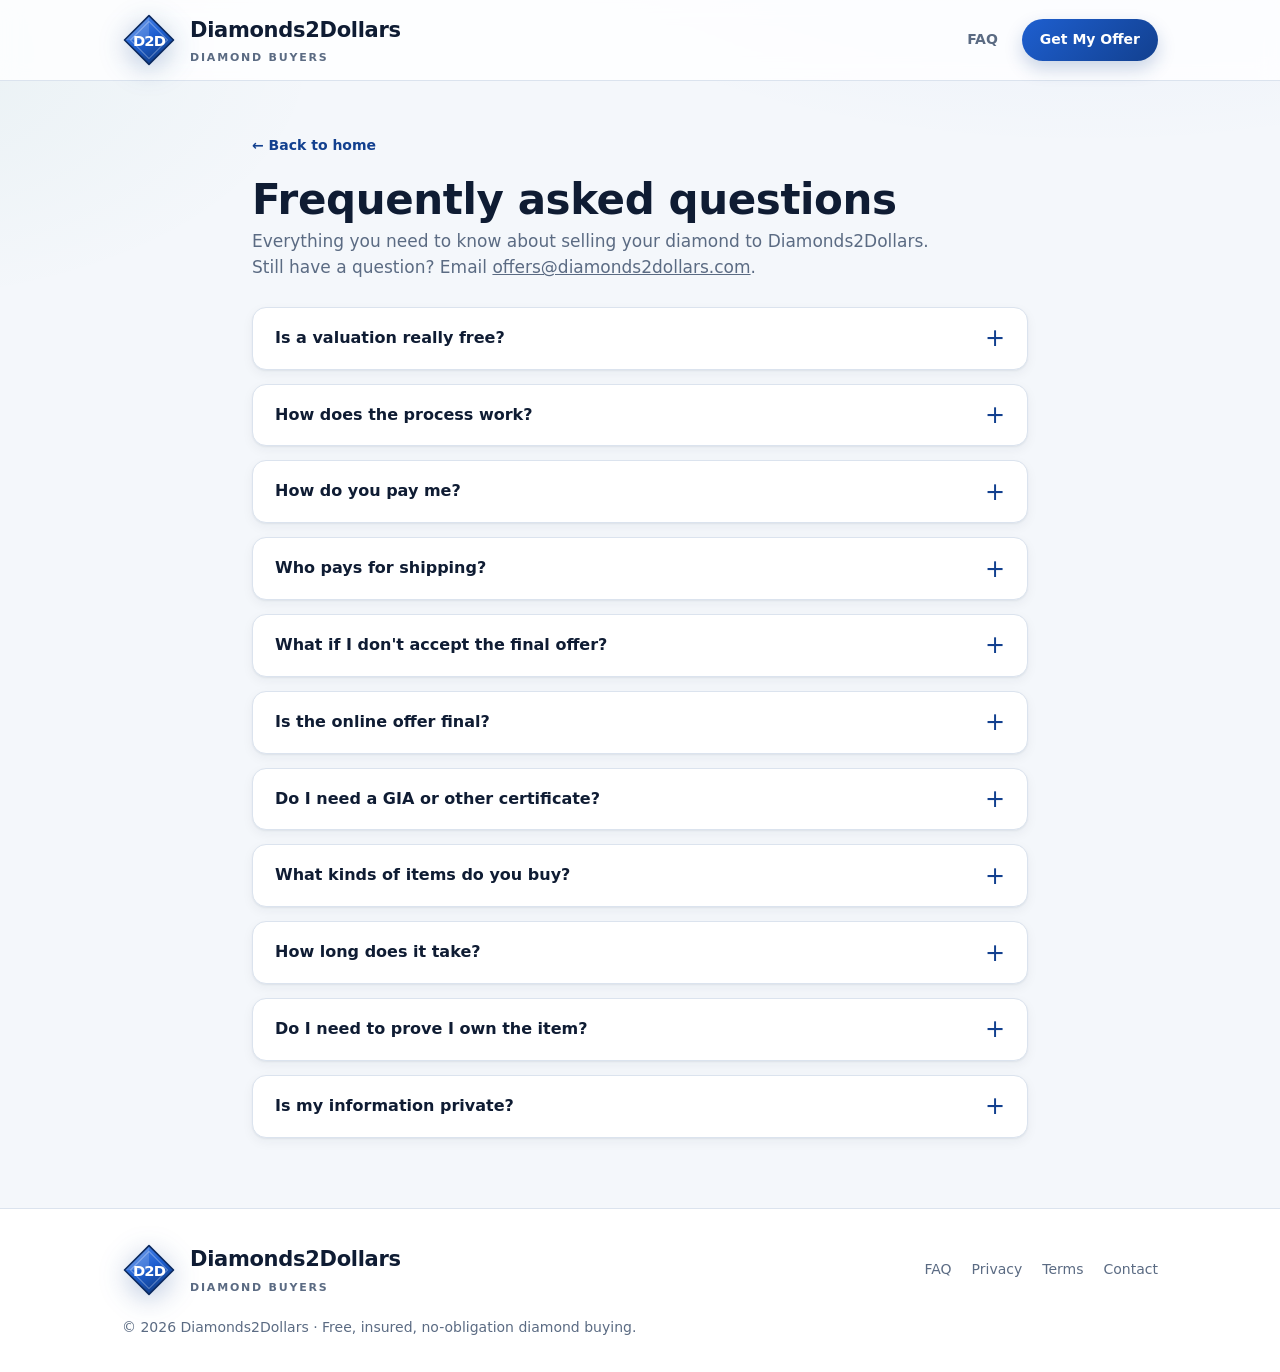
==== faq.html @ 7f437966 "Add FAQ, Privacy, Terms pages; honest claims; real process & policies - Move shared styles into styl" ====
<!DOCTYPE html>
<html lang="en">
<head>
<meta charset="UTF-8">
<meta name="viewport" content="width=device-width, initial-scale=1.0">
<title>FAQ — Diamonds2Dollars</title>
<meta name="description" content="Answers about selling your diamond to Diamonds2Dollars: free valuations, insured shipping, payment by Zelle or check, and our risk-free return policy.">
<link rel="stylesheet" href="/styles.css">
</head>
<body>
<header>
  <div class="wrap nav">
    <a class="brand" href="/">
      <div class="logo" aria-label="Diamonds2Dollars"><svg viewBox="0 0 64 64" role="img" aria-hidden="true"><defs><linearGradient id="d2dGem" x1="0.15" y1="0" x2="0.7" y2="1"><stop offset="0" stop-color="#4f88ea"/><stop offset=".5" stop-color="#1e5fd0"/><stop offset="1" stop-color="#0f3a83"/></linearGradient></defs><path d="M32,3 L61,32 L32,61 L3,32 Z" fill="url(#d2dGem)"/><path d="M32,3 L3,32 L32,32 Z" fill="#ffffff" fill-opacity=".16"/><path d="M32,10 L54,32 L32,54 L10,32 Z" fill="none" stroke="#ffffff" stroke-opacity=".30" stroke-width="1.3"/><text x="32" y="33" text-anchor="middle" dominant-baseline="central" font-family="'Segoe UI',system-ui,-apple-system,Helvetica,Arial,sans-serif" font-size="17.5" font-weight="800" letter-spacing="-1" fill="#ffffff">D2D</text><path d="M32,3 L61,32 L32,61 L3,32 Z" fill="none" stroke="#0c2a60" stroke-width="2" stroke-linejoin="round"/></svg></div>
      <div>Diamonds2Dollars<small>Diamond Buyers</small></div>
    </a>
    <div class="nav-links">
      <a href="/faq.html">FAQ</a>
      <a class="cta" href="/#valuation">Get My Offer</a>
    </div>
  </div>
</header>
<section class="page">
  <div class="wrap">
    <a class="back" href="/">&larr; Back to home</a>
    <h1>Frequently asked questions</h1>
    <p class="lead">Everything you need to know about selling your diamond to Diamonds2Dollars. Still have a question? Email <a href="mailto:offers@diamonds2dollars.com">offers@diamonds2dollars.com</a>.</p>
    <div class="faq">
      <details>
        <summary>Is a valuation really free?</summary>
        <div class="a"><p>Yes. Submitting your diamond for a valuation is completely free and carries no obligation. You only sell if you're happy with our final offer.</p></div>
      </details>
      <details>
        <summary>How does the process work?</summary>
        <div class="a"><p>Four steps: (1) submit the form with your details and photos; (2) we review it and email you a cash offer; (3) if you accept, we send you a prepaid, insured shipping label; (4) we confirm the piece in person and pay you. If you don't like the final offer, we send it back and pay the return shipping.</p></div>
      </details>
      <details>
        <summary>How do you pay me?</summary>
        <div class="a"><p>We pay by <strong>Zelle</strong> or <strong>check</strong> &mdash; your choice &mdash; after we receive your item and confirm it matches what was described.</p></div>
      </details>
      <details>
        <summary>Who pays for shipping?</summary>
        <div class="a"><p>We do. Once you accept an offer, we email you a <strong>prepaid, fully insured</strong> shipping label, so it costs you nothing and your item is protected in transit.</p></div>
      </details>
      <details>
        <summary>What if I don't accept the final offer?</summary>
        <div class="a"><p>No problem and no cost. If our final offer changes after inspection and you'd rather keep your item, we return it to you and <strong>pay the return shipping</strong> ourselves.</p></div>
      </details>
      <details>
        <summary>Is the online offer final?</summary>
        <div class="a"><p>The offer we email is based on the details and photos you provide. We confirm the final offer once we inspect the piece in person. If anything differs from the description, we'll let you know &mdash; and you're always free to decline.</p></div>
      </details>
      <details>
        <summary>Do I need a GIA or other certificate?</summary>
        <div class="a"><p>No. A lab certificate (GIA, IGI, AGS, etc.) helps us give a more precise offer, but it isn't required. If you don't have one, just choose &ldquo;Not sure&rdquo; on the form and we'll assess it ourselves.</p></div>
      </details>
      <details>
        <summary>What kinds of items do you buy?</summary>
        <div class="a"><p>Diamonds of all shapes and sizes &mdash; loose stones or diamonds set in rings, earrings, necklaces, pendants, and bracelets. When in doubt, submit it and we'll take a look.</p></div>
      </details>
      <details>
        <summary>How long does it take?</summary>
        <div class="a"><p>We review submissions promptly and typically email an offer within a business day or two. After you ship, payment goes out once we receive and confirm the piece.</p></div>
      </details>
      <details>
        <summary>Do I need to prove I own the item?</summary>
        <div class="a"><p>Yes. You must be the legal owner with the right to sell, and we may ask for identification or proof of ownership. We do not purchase stolen or misrepresented goods.</p></div>
      </details>
      <details>
        <summary>Is my information private?</summary>
        <div class="a"><p>Yes. Your details and photos are used only to evaluate your item and communicate with you. See our <a href="/privacy.html">Privacy Policy</a> for the full details.</p></div>
      </details>
    </div>
  </div>
</section>
<footer>
  <div class="wrap foot-grid">
    <a class="brand" href="/"><div class="logo" aria-label="Diamonds2Dollars"><svg viewBox="0 0 64 64" role="img" aria-hidden="true"><defs><linearGradient id="d2dGem" x1="0.15" y1="0" x2="0.7" y2="1"><stop offset="0" stop-color="#4f88ea"/><stop offset=".5" stop-color="#1e5fd0"/><stop offset="1" stop-color="#0f3a83"/></linearGradient></defs><path d="M32,3 L61,32 L32,61 L3,32 Z" fill="url(#d2dGem)"/><path d="M32,3 L3,32 L32,32 Z" fill="#ffffff" fill-opacity=".16"/><path d="M32,10 L54,32 L32,54 L10,32 Z" fill="none" stroke="#ffffff" stroke-opacity=".30" stroke-width="1.3"/><text x="32" y="33" text-anchor="middle" dominant-baseline="central" font-family="'Segoe UI',system-ui,-apple-system,Helvetica,Arial,sans-serif" font-size="17.5" font-weight="800" letter-spacing="-1" fill="#ffffff">D2D</text><path d="M32,3 L61,32 L32,61 L3,32 Z" fill="none" stroke="#0c2a60" stroke-width="2" stroke-linejoin="round"/></svg></div><div>Diamonds2Dollars<small>Diamond Buyers</small></div></a>
    <div class="foot-links">
      <a href="/faq.html">FAQ</a>
      <a href="/privacy.html">Privacy</a>
      <a href="/terms.html">Terms</a>
      <a href="mailto:offers@diamonds2dollars.com">Contact</a>
    </div>
    <div>&copy; <span id="yr"></span> Diamonds2Dollars &middot; Free, insured, no-obligation diamond buying.</div>
  </div>
</footer>
<script>document.getElementById('yr').textContent=new Date().getFullYear();</script>
</body>
</html>
---- styles.css ----
:root{
    --bg:#f4f7fb;
    --bg-soft:#ffffff;
    --panel:#ffffff;
    --panel-2:#eef3f9;
    --line:#dbe3ee;
    --line-soft:#e8eef6;
    --text:#0f1c33;
    --muted:#5b6b83;
    --primary:#12408f;
    --primary-2:#1e5fd0;
    --primary-soft:#eaf1fc;
    --accent:#0e7c66;
    --danger:#c0392b;
    --ok:#0e9f6e;
    --radius:14px;
    --shadow:0 1px 2px rgba(16,32,64,.05), 0 12px 30px rgba(16,32,64,.07);
    --shadow-sm:0 1px 2px rgba(16,32,64,.06), 0 4px 12px rgba(16,32,64,.05);
  }
  *{box-sizing:border-box}
  html{scroll-behavior:smooth}
  body{
    margin:0;
    font-family:"Segoe UI",system-ui,-apple-system,Roboto,Helvetica,Arial,sans-serif;
    color:var(--text);
    background:
      radial-gradient(1100px 520px at 85% -12%, rgba(30,95,208,.07), transparent 60%),
      radial-gradient(820px 460px at -10% 4%, rgba(14,124,102,.05), transparent 55%),
      var(--bg);
    line-height:1.55;
    -webkit-font-smoothing:antialiased;
  }
  a{color:inherit}
  .wrap{max-width:1080px;margin:0 auto;padding:0 22px}

  /* Header */
  header{
    position:sticky;top:0;z-index:20;
    backdrop-filter:saturate(140%) blur(10px);
    background:rgba(255,255,255,.82);
    border-bottom:1px solid var(--line);
  }
  .nav{display:flex;align-items:center;justify-content:space-between;height:80px}
  .brand{display:flex;align-items:center;gap:14px;font-weight:800;font-size:21px;letter-spacing:-.3px;color:var(--text)}
  .logo{
    width:54px;height:54px;flex:0 0 auto;
    display:grid;place-items:center;
    filter:drop-shadow(0 6px 14px rgba(18,64,143,.30));
  }
  .logo svg{width:54px;height:54px;display:block}
  .brand small{display:block;font-weight:600;color:var(--muted);font-size:11px;letter-spacing:1.8px;text-transform:uppercase;margin-top:3px}
  .nav .cta{
    display:inline-block;padding:10px 18px;border-radius:999px;
    background:linear-gradient(135deg,var(--primary-2),var(--primary));
    color:#fff;font-weight:600;text-decoration:none;font-size:14px;
    box-shadow:0 8px 18px rgba(18,64,143,.22);
  }
  .nav .cta:hover{filter:brightness(1.06)}

  /* Hero */
  .hero{padding:74px 0 46px}
  .hero-grid{display:grid;grid-template-columns:1.15fr .85fr;gap:44px;align-items:center}
  .eyebrow{
    display:inline-flex;align-items:center;gap:8px;
    color:var(--primary);font-weight:600;font-size:13px;letter-spacing:1.2px;text-transform:uppercase;
    border:1px solid var(--line);border-radius:999px;padding:6px 14px;background:#fff;box-shadow:var(--shadow-sm);
  }
  h1{font-size:clamp(34px,5vw,54px);line-height:1.08;margin:18px 0 14px;letter-spacing:-.6px;color:var(--text)}
  h1 span{color:var(--primary)}
  .lede{font-size:18px;color:var(--muted);max-width:52ch}
  .hero-cta{display:flex;gap:14px;flex-wrap:wrap;margin-top:26px}
  .btn{
    display:inline-block;padding:14px 26px;border-radius:999px;font-weight:600;text-decoration:none;cursor:pointer;border:1px solid transparent;font-size:15px;
  }
  .btn-gold{background:linear-gradient(135deg,var(--primary-2),var(--primary));color:#fff;box-shadow:0 10px 22px rgba(18,64,143,.24)}
  .btn-gold:hover{filter:brightness(1.06)}
  .btn-ghost{background:#fff;border-color:var(--line);color:var(--text);box-shadow:var(--shadow-sm)}
  .btn-ghost:hover{border-color:var(--primary-2);color:var(--primary)}

  .badges{display:flex;gap:22px;margin-top:30px;flex-wrap:wrap}
  .badge{display:flex;align-items:center;gap:10px;color:var(--muted);font-size:14px}
  .badge b{color:var(--text)}
  .dot{width:8px;height:8px;border-radius:50%;background:var(--ok);box-shadow:0 0 0 4px rgba(14,159,110,.14)}

  .hero-card{
    background:#fff;
    border:1px solid var(--line);border-radius:18px;padding:26px;box-shadow:var(--shadow);
  }
  .hero-card h3{margin:0 0 4px;font-size:18px;color:var(--text)}
  .hero-card p{margin:0 0 18px;color:var(--muted);font-size:14px}
  .steps{display:grid;gap:14px}
  .step{display:flex;gap:14px;align-items:flex-start}
  .step .n{
    width:30px;height:30px;flex:0 0 auto;border-radius:9px;display:grid;place-items:center;
    background:var(--primary-soft);border:1px solid #cfe0f6;color:var(--primary);font-weight:700;font-size:14px;
  }
  .step b{display:block;font-size:15px;color:var(--text)}
  .step small{color:var(--muted)}

  /* Trust strip */
  .strip{border-top:1px solid var(--line);border-bottom:1px solid var(--line);background:#fff}
  .strip .wrap{display:grid;grid-template-columns:repeat(4,1fr);gap:20px;padding:24px 22px}
  .stat b{display:block;font-size:24px;color:var(--primary);font-weight:700}
  .stat span{color:var(--muted);font-size:13px}

  /* Form section */
  .form-section{padding:64px 0 30px}
  .section-head{text-align:center;max-width:640px;margin:0 auto 34px}
  .section-head h2{font-size:clamp(26px,3.6vw,38px);margin:0 0 10px;color:var(--text)}
  .section-head p{color:var(--muted);margin:0}

  form{
    background:#fff;
    border:1px solid var(--line);border-radius:18px;padding:30px;box-shadow:var(--shadow);
  }
  fieldset{border:none;padding:0;margin:0 0 30px}
  legend{
    font-size:13px;letter-spacing:1.2px;text-transform:uppercase;color:var(--primary);
    font-weight:700;padding:0;margin-bottom:16px;display:flex;align-items:center;gap:10px;width:100%;
  }
  legend::after{content:"";flex:1;height:1px;background:var(--line)}
  .grid{display:grid;grid-template-columns:repeat(2,1fr);gap:18px}
  .grid-3{display:grid;grid-template-columns:repeat(3,1fr);gap:18px}
  .field{display:flex;flex-direction:column;gap:7px}
  .field.full{grid-column:1/-1}
  label{font-size:14px;font-weight:600;color:var(--text)}
  label .req{color:var(--primary)}
  .hint{font-size:12px;color:var(--muted);font-weight:400}
  input,select,textarea{
    width:100%;padding:12px 14px;border-radius:10px;font-size:15px;color:var(--text);
    background:#fff;border:1px solid var(--line);outline:none;font-family:inherit;
    transition:border-color .15s,box-shadow .15s;
  }
  input::placeholder,textarea::placeholder{color:#9aa8bd}
  input:focus,select:focus,textarea:focus{border-color:var(--primary-2);box-shadow:0 0 0 3px rgba(30,95,208,.14)}
  select{appearance:none;background-image:url("data:image/svg+xml,%3Csvg xmlns='http://www.w3.org/2000/svg' width='12' height='8' viewBox='0 0 12 8'%3E%3Cpath fill='%235b6b83' d='M6 8 0 0h12z'/%3E%3C/svg%3E");background-repeat:no-repeat;background-position:right 14px center;padding-right:36px}
  textarea{resize:vertical;min-height:96px}
  .radio-row{display:flex;flex-wrap:wrap;gap:10px}
  .chip{position:relative}
  .chip input{position:absolute;opacity:0;inset:0;cursor:pointer}
  .chip span{
    display:inline-block;padding:10px 16px;border-radius:999px;border:1px solid var(--line);
    background:#fff;font-size:14px;cursor:pointer;transition:.15s;user-select:none;color:var(--text);
  }
  .chip input:checked + span{border-color:var(--primary-2);background:var(--primary-soft);color:var(--primary);font-weight:600}
  .chip input:focus-visible + span{box-shadow:0 0 0 3px rgba(30,95,208,.18)}

  /* File upload */
  .drop{
    grid-column:1/-1;border:1.5px dashed var(--line);border-radius:14px;padding:26px;text-align:center;
    background:var(--panel-2);cursor:pointer;transition:.15s;
  }
  .drop:hover,.drop.drag{border-color:var(--primary-2);background:var(--primary-soft)}
  .drop .ico{font-size:30px}
  .drop b{display:block;margin-top:6px;color:var(--text)}
  .drop small{color:var(--muted)}
  .previews{display:grid;grid-template-columns:repeat(auto-fill,minmax(96px,1fr));gap:12px;margin-top:16px}
  .thumb{position:relative;border-radius:10px;overflow:hidden;border:1px solid var(--line);aspect-ratio:1;background:var(--panel-2)}
  .thumb img{width:100%;height:100%;object-fit:cover;display:block}
  .thumb button{
    position:absolute;top:5px;right:5px;width:22px;height:22px;border-radius:50%;border:none;cursor:pointer;
    background:rgba(15,28,51,.7);color:#fff;font-size:13px;line-height:1;display:grid;place-items:center;
  }

  .consent{display:flex;gap:12px;align-items:flex-start;margin-top:4px}
  .consent input{width:18px;height:18px;margin-top:2px;flex:0 0 auto;accent-color:var(--primary)}
  .consent label{font-weight:400;color:var(--muted);font-size:13px}

  .submit-row{display:flex;align-items:center;gap:18px;flex-wrap:wrap;margin-top:8px}
  .submit-row .btn{border:none}
  .note{color:var(--muted);font-size:13px}
  .error{color:var(--danger);font-size:13px;margin-top:6px;display:none}
  .field.invalid input,.field.invalid select{border-color:var(--danger)}
  .field.invalid .error{display:block}

  /* Success */
  .success{
    display:none;text-align:center;padding:44px 26px;
  }
  .success .check{
    width:66px;height:66px;border-radius:50%;margin:0 auto 18px;display:grid;place-items:center;font-size:32px;
    background:rgba(14,159,110,.12);color:var(--ok);border:1px solid rgba(14,159,110,.35);
  }
  .success h3{font-size:24px;margin:0 0 8px;color:var(--text)}
  .success p{color:var(--muted);max-width:46ch;margin:0 auto 20px}
  .summary{
    text-align:left;max-width:560px;margin:0 auto;background:#fff;border:1px solid var(--line);
    border-radius:12px;padding:18px 20px;font-size:14px;box-shadow:var(--shadow-sm);
  }
  .summary div{display:flex;justify-content:space-between;gap:16px;padding:6px 0;border-bottom:1px dashed var(--line)}
  .summary div:last-child{border-bottom:none}
  .summary span:first-child{color:var(--muted)}
  .summary span:last-child{text-align:right;font-weight:600;color:var(--text)}

  /* Footer */
  footer{border-top:1px solid var(--line);margin-top:60px;padding:34px 0;color:var(--muted);font-size:14px;background:#fff}
  .foot-grid{display:flex;justify-content:space-between;gap:20px;flex-wrap:wrap;align-items:center}

  @media (max-width:860px){
    .hero-grid{grid-template-columns:1fr;gap:30px}
    .strip .wrap{grid-template-columns:repeat(2,1fr)}
    .grid,.grid-3{grid-template-columns:1fr}
    form{padding:22px}
  }


  /* ===== Header nav + footer links (shared) ===== */
  a.brand{text-decoration:none}
  .nav-links{display:flex;align-items:center;gap:24px}
  .nav-links a{color:var(--muted);text-decoration:none;font-weight:600;font-size:14px}
  .nav-links a:hover{color:var(--primary)}
  .foot-links{display:flex;gap:20px;flex-wrap:wrap}
  .foot-links a{color:var(--muted);text-decoration:none}
  .foot-links a:hover{color:var(--primary)}

  /* ===== Secondary content pages ===== */
  .page{padding:52px 0 10px}
  .page > .wrap{max-width:820px}
  .back{display:inline-flex;align-items:center;gap:6px;color:var(--primary);text-decoration:none;font-weight:600;font-size:14px;margin-bottom:20px}
  .back:hover{text-decoration:underline}
  .page h1{font-size:clamp(28px,4vw,42px);margin:0 0 6px;color:var(--text);letter-spacing:-.4px}
  .page .updated{color:var(--muted);font-size:13px;margin:0 0 26px}
  .prose{background:#fff;border:1px solid var(--line);border-radius:18px;padding:32px 34px;box-shadow:var(--shadow)}
  .prose h2{font-size:19px;margin:26px 0 8px;color:var(--text)}
  .prose h2:first-child{margin-top:0}
  .prose h3{font-size:15.5px;margin:18px 0 4px;color:var(--text)}
  .prose p,.prose li{color:#37455e;font-size:15.5px;line-height:1.72}
  .prose p{margin:8px 0}
  .prose ul{padding-left:20px;margin:8px 0}
  .prose li{margin:5px 0}
  .prose a{color:var(--primary);font-weight:600}
  .prose strong{color:var(--text)}
  .lead{font-size:17px;color:var(--muted);max-width:64ch;margin:0 0 26px}

  /* ===== FAQ ===== */
  .faq{display:grid;gap:14px;max-width:820px}
  .faq details{background:#fff;border:1px solid var(--line);border-radius:14px;box-shadow:var(--shadow-sm);overflow:hidden}
  .faq summary{cursor:pointer;list-style:none;padding:18px 22px;font-weight:600;font-size:16px;color:var(--text);display:flex;justify-content:space-between;align-items:center;gap:16px}
  .faq summary::-webkit-details-marker{display:none}
  .faq summary::after{content:"+";color:var(--primary);font-size:24px;font-weight:400;line-height:1;flex:0 0 auto}
  .faq details[open] summary::after{content:"\2013"}
  .faq .a{padding:0 22px 18px;color:#37455e;font-size:15px;line-height:1.72}
  .faq .a p{margin:0 0 8px}
  .faq .a p:last-child{margin-bottom:0}
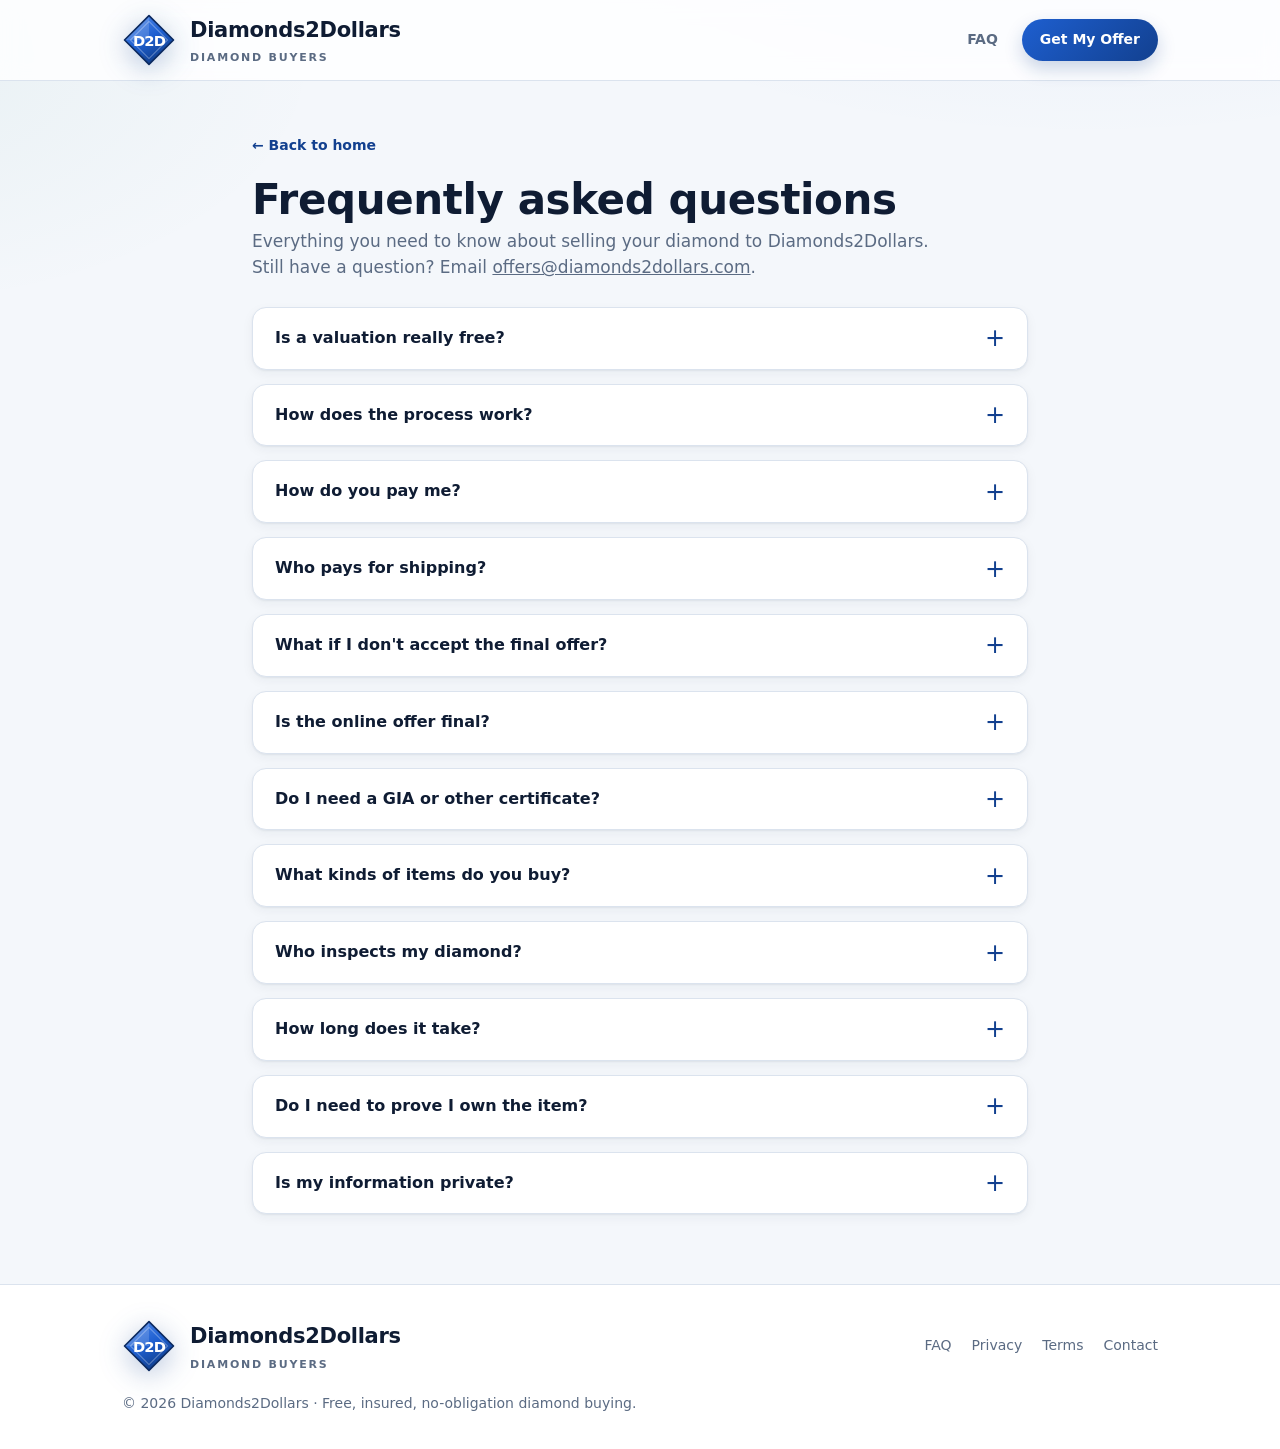
==== commit 8b50c319: "Set governing law to California; reflect gemologist inspection - Terms governing law: California - A" ====
--- a/faq.html
+++ b/faq.html
@@ -32,7 +32,7 @@
       </details>
       <details>
         <summary>How does the process work?</summary>
-        <div class="a"><p>Four steps: (1) submit the form with your details and photos; (2) we review it and email you a cash offer; (3) if you accept, we send you a prepaid, insured shipping label; (4) we confirm the piece in person and pay you. If you don't like the final offer, we send it back and pay the return shipping.</p></div>
+        <div class="a"><p>Four steps: (1) submit the form with your details and photos; (2) we review it and email you a cash offer; (3) if you accept, we send you a prepaid, insured shipping label; (4) our gemologists confirm the piece and we pay you. If you don't like the final offer, we send it back and pay the return shipping.</p></div>
       </details>
       <details>
         <summary>How do you pay me?</summary>
@@ -48,15 +48,19 @@
       </details>
       <details>
         <summary>Is the online offer final?</summary>
-        <div class="a"><p>The offer we email is based on the details and photos you provide. We confirm the final offer once we inspect the piece in person. If anything differs from the description, we'll let you know &mdash; and you're always free to decline.</p></div>
+        <div class="a"><p>The offer we email is based on the details and photos you provide. We confirm the final offer once our gemologists inspect the piece in person. If anything differs from the description, we'll let you know &mdash; and you're always free to decline.</p></div>
       </details>
       <details>
         <summary>Do I need a GIA or other certificate?</summary>
-        <div class="a"><p>No. A lab certificate (GIA, IGI, AGS, etc.) helps us give a more precise offer, but it isn't required. If you don't have one, just choose &ldquo;Not sure&rdquo; on the form and we'll assess it ourselves.</p></div>
+        <div class="a"><p>No. A lab certificate (GIA, IGI, AGS, etc.) helps us give a more precise offer, but it isn't required. If you don't have one, just choose &ldquo;Not sure&rdquo; on the form and our gemologists will assess it.</p></div>
       </details>
       <details>
         <summary>What kinds of items do you buy?</summary>
         <div class="a"><p>Diamonds of all shapes and sizes &mdash; loose stones or diamonds set in rings, earrings, necklaces, pendants, and bracelets. When in doubt, submit it and we'll take a look.</p></div>
+      </details>
+      <details>
+        <summary>Who inspects my diamond?</summary>
+        <div class="a"><p>Every piece is inspected and confirmed by professional gemologists at our California facility before we finalize your offer and pay you.</p></div>
       </details>
       <details>
         <summary>How long does it take?</summary>
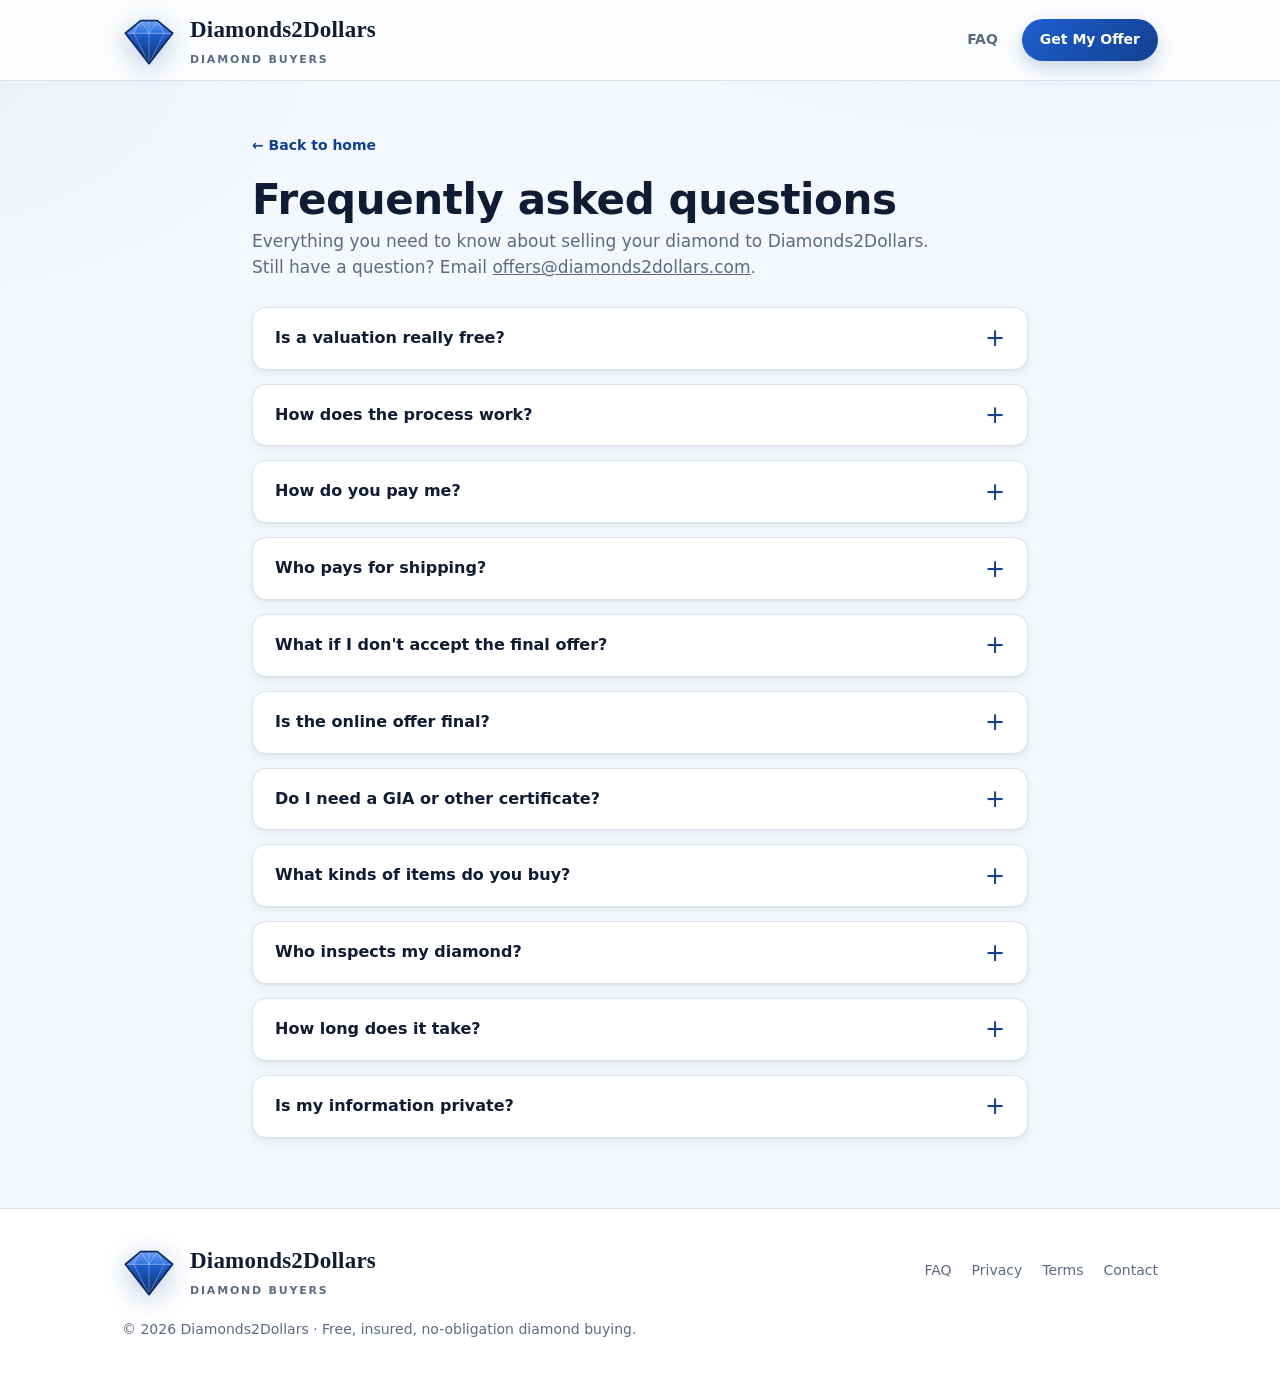
==== commit 1d155523: "Refine logo to faceted brilliant-cut mark; update FAQ + overnight shipping - Replace cramped D2D mon" ====
--- a/faq.html
+++ b/faq.html
@@ -5,13 +5,14 @@
 <meta name="viewport" content="width=device-width, initial-scale=1.0">
 <title>FAQ — Diamonds2Dollars</title>
 <meta name="description" content="Answers about selling your diamond to Diamonds2Dollars: free valuations, insured shipping, payment by Zelle or check, and our risk-free return policy.">
+<link rel="icon" href="/favicon.svg" type="image/svg+xml">
 <link rel="stylesheet" href="/styles.css">
 </head>
 <body>
 <header>
   <div class="wrap nav">
     <a class="brand" href="/">
-      <div class="logo" aria-label="Diamonds2Dollars"><svg viewBox="0 0 64 64" role="img" aria-hidden="true"><defs><linearGradient id="d2dGem" x1="0.15" y1="0" x2="0.7" y2="1"><stop offset="0" stop-color="#4f88ea"/><stop offset=".5" stop-color="#1e5fd0"/><stop offset="1" stop-color="#0f3a83"/></linearGradient></defs><path d="M32,3 L61,32 L32,61 L3,32 Z" fill="url(#d2dGem)"/><path d="M32,3 L3,32 L32,32 Z" fill="#ffffff" fill-opacity=".16"/><path d="M32,10 L54,32 L32,54 L10,32 Z" fill="none" stroke="#ffffff" stroke-opacity=".30" stroke-width="1.3"/><text x="32" y="33" text-anchor="middle" dominant-baseline="central" font-family="'Segoe UI',system-ui,-apple-system,Helvetica,Arial,sans-serif" font-size="17.5" font-weight="800" letter-spacing="-1" fill="#ffffff">D2D</text><path d="M32,3 L61,32 L32,61 L3,32 Z" fill="none" stroke="#0c2a60" stroke-width="2" stroke-linejoin="round"/></svg></div>
+      <div class="logo" aria-label="Diamonds2Dollars"><svg viewBox="0 0 64 64" role="img" aria-hidden="true"><defs><linearGradient id="d2dCrown" x1="0" y1="0" x2="0" y2="1"><stop offset="0" stop-color="#6ea0f0"/><stop offset="1" stop-color="#2b6fdd"/></linearGradient><linearGradient id="d2dPav" x1="0" y1="0" x2="0" y2="1"><stop offset="0" stop-color="#1e5fd0"/><stop offset="1" stop-color="#0c3170"/></linearGradient></defs><path d="M4,24 L22,9 L42,9 L60,24 Z" fill="url(#d2dCrown)"/><path d="M4,24 L60,24 L32,60 Z" fill="url(#d2dPav)"/><path d="M4,24 L22,9 L14,24 Z" fill="#ffffff" fill-opacity=".14"/><g fill="none" stroke="#ffffff" stroke-opacity=".38" stroke-width="1" stroke-linejoin="round"><path d="M4,24 L60,24"/><path d="M22,9 L42,9"/><path d="M22,9 L14,24"/><path d="M42,9 L50,24"/><path d="M32,9 L32,24"/><path d="M22,9 L32,24"/><path d="M42,9 L32,24"/><path d="M14,24 L32,60"/><path d="M32,24 L32,60"/><path d="M50,24 L32,60"/></g><path d="M4,24 L22,9 L42,9 L60,24 L32,60 Z" fill="none" stroke="#0c2a60" stroke-width="2" stroke-linejoin="round"/></svg></div>
       <div>Diamonds2Dollars<small>Diamond Buyers</small></div>
     </a>
     <div class="nav-links">
@@ -64,11 +65,7 @@
       </details>
       <details>
         <summary>How long does it take?</summary>
-        <div class="a"><p>We review submissions promptly and typically email an offer within a business day or two. After you ship, payment goes out once we receive and confirm the piece.</p></div>
-      </details>
-      <details>
-        <summary>Do I need to prove I own the item?</summary>
-        <div class="a"><p>Yes. You must be the legal owner with the right to sell, and we may ask for identification or proof of ownership. We do not purchase stolen or misrepresented goods.</p></div>
+        <div class="a"><p>Every shipping label we send is <strong>insured and overnight</strong>. Once your item is delivered to our California office, our gemologists confirm it and we send your offer within <strong>1 business day</strong>.</p></div>
       </details>
       <details>
         <summary>Is my information private?</summary>
@@ -79,7 +76,7 @@
 </section>
 <footer>
   <div class="wrap foot-grid">
-    <a class="brand" href="/"><div class="logo" aria-label="Diamonds2Dollars"><svg viewBox="0 0 64 64" role="img" aria-hidden="true"><defs><linearGradient id="d2dGem" x1="0.15" y1="0" x2="0.7" y2="1"><stop offset="0" stop-color="#4f88ea"/><stop offset=".5" stop-color="#1e5fd0"/><stop offset="1" stop-color="#0f3a83"/></linearGradient></defs><path d="M32,3 L61,32 L32,61 L3,32 Z" fill="url(#d2dGem)"/><path d="M32,3 L3,32 L32,32 Z" fill="#ffffff" fill-opacity=".16"/><path d="M32,10 L54,32 L32,54 L10,32 Z" fill="none" stroke="#ffffff" stroke-opacity=".30" stroke-width="1.3"/><text x="32" y="33" text-anchor="middle" dominant-baseline="central" font-family="'Segoe UI',system-ui,-apple-system,Helvetica,Arial,sans-serif" font-size="17.5" font-weight="800" letter-spacing="-1" fill="#ffffff">D2D</text><path d="M32,3 L61,32 L32,61 L3,32 Z" fill="none" stroke="#0c2a60" stroke-width="2" stroke-linejoin="round"/></svg></div><div>Diamonds2Dollars<small>Diamond Buyers</small></div></a>
+    <a class="brand" href="/"><div class="logo" aria-label="Diamonds2Dollars"><svg viewBox="0 0 64 64" role="img" aria-hidden="true"><defs><linearGradient id="d2dCrown" x1="0" y1="0" x2="0" y2="1"><stop offset="0" stop-color="#6ea0f0"/><stop offset="1" stop-color="#2b6fdd"/></linearGradient><linearGradient id="d2dPav" x1="0" y1="0" x2="0" y2="1"><stop offset="0" stop-color="#1e5fd0"/><stop offset="1" stop-color="#0c3170"/></linearGradient></defs><path d="M4,24 L22,9 L42,9 L60,24 Z" fill="url(#d2dCrown)"/><path d="M4,24 L60,24 L32,60 Z" fill="url(#d2dPav)"/><path d="M4,24 L22,9 L14,24 Z" fill="#ffffff" fill-opacity=".14"/><g fill="none" stroke="#ffffff" stroke-opacity=".38" stroke-width="1" stroke-linejoin="round"><path d="M4,24 L60,24"/><path d="M22,9 L42,9"/><path d="M22,9 L14,24"/><path d="M42,9 L50,24"/><path d="M32,9 L32,24"/><path d="M22,9 L32,24"/><path d="M42,9 L32,24"/><path d="M14,24 L32,60"/><path d="M32,24 L32,60"/><path d="M50,24 L32,60"/></g><path d="M4,24 L22,9 L42,9 L60,24 L32,60 Z" fill="none" stroke="#0c2a60" stroke-width="2" stroke-linejoin="round"/></svg></div><div>Diamonds2Dollars<small>Diamond Buyers</small></div></a>
     <div class="foot-links">
       <a href="/faq.html">FAQ</a>
       <a href="/privacy.html">Privacy</a>
--- a/styles.css
+++ b/styles.css
@@ -42,14 +42,14 @@
     border-bottom:1px solid var(--line);
   }
   .nav{display:flex;align-items:center;justify-content:space-between;height:80px}
-  .brand{display:flex;align-items:center;gap:14px;font-weight:800;font-size:21px;letter-spacing:-.3px;color:var(--text)}
+  .brand{display:flex;align-items:center;gap:14px;font-family:Georgia,"Times New Roman",serif;font-weight:700;font-size:23px;letter-spacing:.2px;color:var(--text)}
   .logo{
     width:54px;height:54px;flex:0 0 auto;
     display:grid;place-items:center;
     filter:drop-shadow(0 6px 14px rgba(18,64,143,.30));
   }
   .logo svg{width:54px;height:54px;display:block}
-  .brand small{display:block;font-weight:600;color:var(--muted);font-size:11px;letter-spacing:1.8px;text-transform:uppercase;margin-top:3px}
+  .brand small{display:block;font-family:"Segoe UI",system-ui,-apple-system,Roboto,Helvetica,Arial,sans-serif;font-weight:600;color:var(--muted);font-size:11px;letter-spacing:1.8px;text-transform:uppercase;margin-top:4px}
   .nav .cta{
     display:inline-block;padding:10px 18px;border-radius:999px;
     background:linear-gradient(135deg,var(--primary-2),var(--primary));
@@ -243,3 +243,13 @@
   .faq .a{padding:0 22px 18px;color:#37455e;font-size:15px;line-height:1.72}
   .faq .a p{margin:0 0 8px}
   .faq .a p:last-child{margin-bottom:0}
+
+
+  /* ===== "How we make your offer" ===== */
+  .offer-section{padding:44px 0 8px}
+  .offer-grid{display:grid;grid-template-columns:repeat(3,1fr);gap:18px;margin-top:6px}
+  .offer-card{background:#fff;border:1px solid var(--line);border-radius:16px;padding:24px;box-shadow:var(--shadow-sm)}
+  .offer-card .ic{width:46px;height:46px;border-radius:12px;display:grid;place-items:center;background:var(--primary-soft);color:var(--primary);font-size:22px;margin-bottom:12px}
+  .offer-card h3{margin:0 0 6px;font-size:17px;color:var(--text)}
+  .offer-card p{margin:0;color:var(--muted);font-size:14.5px;line-height:1.6}
+  @media (max-width:860px){ .offer-grid{grid-template-columns:1fr} }
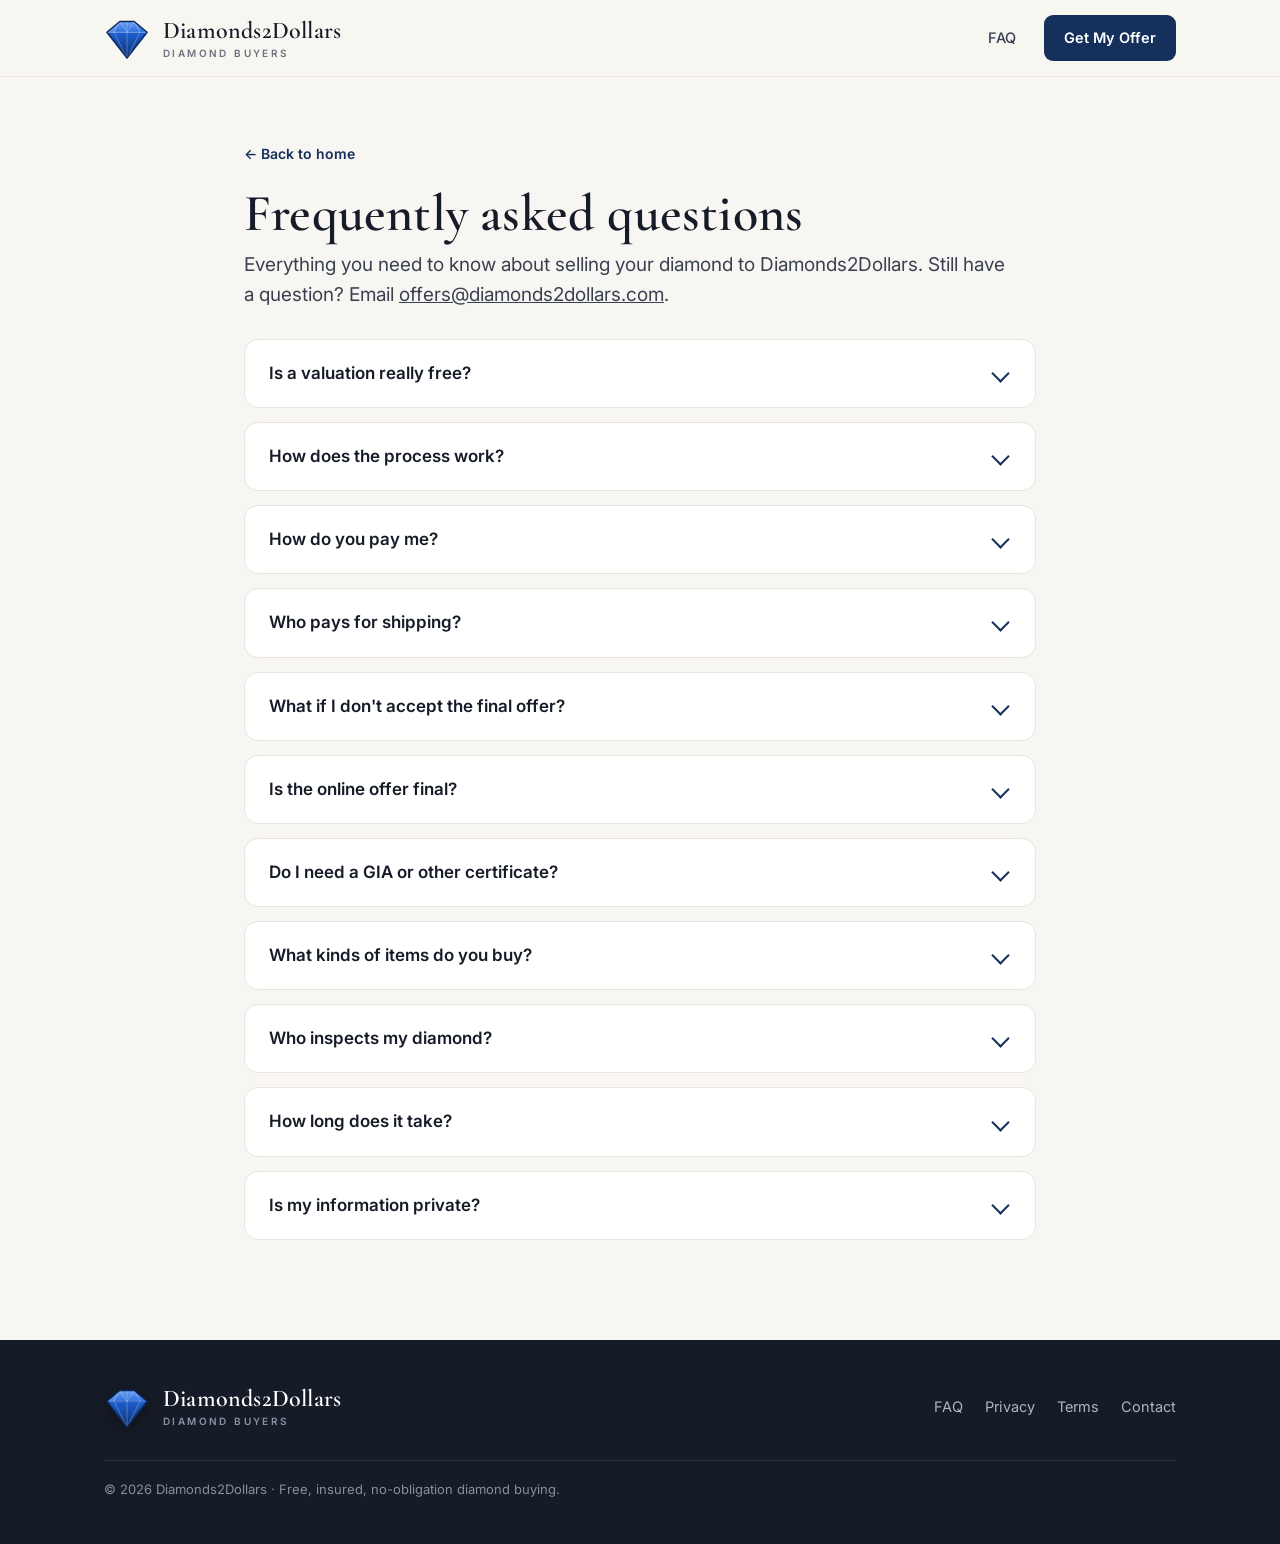
==== commit 9074f84b: "Rebuild UX: premium, trustworthy design system - New design system (styles.css from scratch): elegan" ====
--- a/faq.html
+++ b/faq.html
@@ -5,7 +5,19 @@
 <meta name="viewport" content="width=device-width, initial-scale=1.0">
 <title>FAQ — Diamonds2Dollars</title>
 <meta name="description" content="Answers about selling your diamond to Diamonds2Dollars: free valuations, insured shipping, payment by Zelle or check, and our risk-free return policy.">
+<link rel="canonical" href="https://diamonds2dollars.com/faq.html">
+<meta property="og:type" content="website">
+<meta property="og:site_name" content="Diamonds2Dollars">
+<meta property="og:title" content="FAQ — Diamonds2Dollars">
+<meta property="og:description" content="Answers about selling your diamond to Diamonds2Dollars: free valuations, insured shipping, payment by Zelle or check, and our risk-free return policy.">
+<meta property="og:url" content="https://diamonds2dollars.com/faq.html">
+<meta property="og:image" content="https://diamonds2dollars.com/og.png">
+<meta name="twitter:card" content="summary_large_image">
+<meta name="twitter:image" content="https://diamonds2dollars.com/og.png">
 <link rel="icon" href="/favicon.svg" type="image/svg+xml">
+<link rel="preconnect" href="https://fonts.googleapis.com">
+<link rel="preconnect" href="https://fonts.gstatic.com" crossorigin>
+<link href="https://fonts.googleapis.com/css2?family=Cormorant+Garamond:wght@500;600;700&family=Inter:wght@400;500;600;700&display=swap" rel="stylesheet">
 <link rel="stylesheet" href="/styles.css">
 </head>
 <body>
@@ -86,6 +98,6 @@
     <div>&copy; <span id="yr"></span> Diamonds2Dollars &middot; Free, insured, no-obligation diamond buying.</div>
   </div>
 </footer>
-<script>document.getElementById('yr').textContent=new Date().getFullYear();</script>
+<script src="/config.js"></script>
 </body>
 </html>
--- a/styles.css
+++ b/styles.css
@@ -1,255 +1,311 @@
-
-  :root{
-    --bg:#f4f7fb;
-    --bg-soft:#ffffff;
-    --panel:#ffffff;
-    --panel-2:#eef3f9;
-    --line:#dbe3ee;
-    --line-soft:#e8eef6;
-    --text:#0f1c33;
-    --muted:#5b6b83;
-    --primary:#12408f;
-    --primary-2:#1e5fd0;
-    --primary-soft:#eaf1fc;
-    --accent:#0e7c66;
-    --danger:#c0392b;
-    --ok:#0e9f6e;
-    --radius:14px;
-    --shadow:0 1px 2px rgba(16,32,64,.05), 0 12px 30px rgba(16,32,64,.07);
-    --shadow-sm:0 1px 2px rgba(16,32,64,.06), 0 4px 12px rgba(16,32,64,.05);
-  }
-  *{box-sizing:border-box}
-  html{scroll-behavior:smooth}
-  body{
-    margin:0;
-    font-family:"Segoe UI",system-ui,-apple-system,Roboto,Helvetica,Arial,sans-serif;
-    color:var(--text);
-    background:
-      radial-gradient(1100px 520px at 85% -12%, rgba(30,95,208,.07), transparent 60%),
-      radial-gradient(820px 460px at -10% 4%, rgba(14,124,102,.05), transparent 55%),
-      var(--bg);
-    line-height:1.55;
-    -webkit-font-smoothing:antialiased;
-  }
-  a{color:inherit}
-  .wrap{max-width:1080px;margin:0 auto;padding:0 22px}
-
-  /* Header */
-  header{
-    position:sticky;top:0;z-index:20;
-    backdrop-filter:saturate(140%) blur(10px);
-    background:rgba(255,255,255,.82);
-    border-bottom:1px solid var(--line);
-  }
-  .nav{display:flex;align-items:center;justify-content:space-between;height:80px}
-  .brand{display:flex;align-items:center;gap:14px;font-family:Georgia,"Times New Roman",serif;font-weight:700;font-size:23px;letter-spacing:.2px;color:var(--text)}
-  .logo{
-    width:54px;height:54px;flex:0 0 auto;
-    display:grid;place-items:center;
-    filter:drop-shadow(0 6px 14px rgba(18,64,143,.30));
-  }
-  .logo svg{width:54px;height:54px;display:block}
-  .brand small{display:block;font-family:"Segoe UI",system-ui,-apple-system,Roboto,Helvetica,Arial,sans-serif;font-weight:600;color:var(--muted);font-size:11px;letter-spacing:1.8px;text-transform:uppercase;margin-top:4px}
-  .nav .cta{
-    display:inline-block;padding:10px 18px;border-radius:999px;
-    background:linear-gradient(135deg,var(--primary-2),var(--primary));
-    color:#fff;font-weight:600;text-decoration:none;font-size:14px;
-    box-shadow:0 8px 18px rgba(18,64,143,.22);
-  }
-  .nav .cta:hover{filter:brightness(1.06)}
-
-  /* Hero */
-  .hero{padding:74px 0 46px}
-  .hero-grid{display:grid;grid-template-columns:1.15fr .85fr;gap:44px;align-items:center}
-  .eyebrow{
-    display:inline-flex;align-items:center;gap:8px;
-    color:var(--primary);font-weight:600;font-size:13px;letter-spacing:1.2px;text-transform:uppercase;
-    border:1px solid var(--line);border-radius:999px;padding:6px 14px;background:#fff;box-shadow:var(--shadow-sm);
-  }
-  h1{font-size:clamp(34px,5vw,54px);line-height:1.08;margin:18px 0 14px;letter-spacing:-.6px;color:var(--text)}
-  h1 span{color:var(--primary)}
-  .lede{font-size:18px;color:var(--muted);max-width:52ch}
-  .hero-cta{display:flex;gap:14px;flex-wrap:wrap;margin-top:26px}
-  .btn{
-    display:inline-block;padding:14px 26px;border-radius:999px;font-weight:600;text-decoration:none;cursor:pointer;border:1px solid transparent;font-size:15px;
-  }
-  .btn-gold{background:linear-gradient(135deg,var(--primary-2),var(--primary));color:#fff;box-shadow:0 10px 22px rgba(18,64,143,.24)}
-  .btn-gold:hover{filter:brightness(1.06)}
-  .btn-ghost{background:#fff;border-color:var(--line);color:var(--text);box-shadow:var(--shadow-sm)}
-  .btn-ghost:hover{border-color:var(--primary-2);color:var(--primary)}
-
-  .badges{display:flex;gap:22px;margin-top:30px;flex-wrap:wrap}
-  .badge{display:flex;align-items:center;gap:10px;color:var(--muted);font-size:14px}
-  .badge b{color:var(--text)}
-  .dot{width:8px;height:8px;border-radius:50%;background:var(--ok);box-shadow:0 0 0 4px rgba(14,159,110,.14)}
-
-  .hero-card{
-    background:#fff;
-    border:1px solid var(--line);border-radius:18px;padding:26px;box-shadow:var(--shadow);
-  }
-  .hero-card h3{margin:0 0 4px;font-size:18px;color:var(--text)}
-  .hero-card p{margin:0 0 18px;color:var(--muted);font-size:14px}
-  .steps{display:grid;gap:14px}
-  .step{display:flex;gap:14px;align-items:flex-start}
-  .step .n{
-    width:30px;height:30px;flex:0 0 auto;border-radius:9px;display:grid;place-items:center;
-    background:var(--primary-soft);border:1px solid #cfe0f6;color:var(--primary);font-weight:700;font-size:14px;
-  }
-  .step b{display:block;font-size:15px;color:var(--text)}
-  .step small{color:var(--muted)}
-
-  /* Trust strip */
-  .strip{border-top:1px solid var(--line);border-bottom:1px solid var(--line);background:#fff}
-  .strip .wrap{display:grid;grid-template-columns:repeat(4,1fr);gap:20px;padding:24px 22px}
-  .stat b{display:block;font-size:24px;color:var(--primary);font-weight:700}
-  .stat span{color:var(--muted);font-size:13px}
-
-  /* Form section */
-  .form-section{padding:64px 0 30px}
-  .section-head{text-align:center;max-width:640px;margin:0 auto 34px}
-  .section-head h2{font-size:clamp(26px,3.6vw,38px);margin:0 0 10px;color:var(--text)}
-  .section-head p{color:var(--muted);margin:0}
-
-  form{
-    background:#fff;
-    border:1px solid var(--line);border-radius:18px;padding:30px;box-shadow:var(--shadow);
-  }
-  fieldset{border:none;padding:0;margin:0 0 30px}
-  legend{
-    font-size:13px;letter-spacing:1.2px;text-transform:uppercase;color:var(--primary);
-    font-weight:700;padding:0;margin-bottom:16px;display:flex;align-items:center;gap:10px;width:100%;
-  }
-  legend::after{content:"";flex:1;height:1px;background:var(--line)}
-  .grid{display:grid;grid-template-columns:repeat(2,1fr);gap:18px}
-  .grid-3{display:grid;grid-template-columns:repeat(3,1fr);gap:18px}
-  .field{display:flex;flex-direction:column;gap:7px}
-  .field.full{grid-column:1/-1}
-  label{font-size:14px;font-weight:600;color:var(--text)}
-  label .req{color:var(--primary)}
-  .hint{font-size:12px;color:var(--muted);font-weight:400}
-  input,select,textarea{
-    width:100%;padding:12px 14px;border-radius:10px;font-size:15px;color:var(--text);
-    background:#fff;border:1px solid var(--line);outline:none;font-family:inherit;
-    transition:border-color .15s,box-shadow .15s;
-  }
-  input::placeholder,textarea::placeholder{color:#9aa8bd}
-  input:focus,select:focus,textarea:focus{border-color:var(--primary-2);box-shadow:0 0 0 3px rgba(30,95,208,.14)}
-  select{appearance:none;background-image:url("data:image/svg+xml,%3Csvg xmlns='http://www.w3.org/2000/svg' width='12' height='8' viewBox='0 0 12 8'%3E%3Cpath fill='%235b6b83' d='M6 8 0 0h12z'/%3E%3C/svg%3E");background-repeat:no-repeat;background-position:right 14px center;padding-right:36px}
-  textarea{resize:vertical;min-height:96px}
-  .radio-row{display:flex;flex-wrap:wrap;gap:10px}
-  .chip{position:relative}
-  .chip input{position:absolute;opacity:0;inset:0;cursor:pointer}
-  .chip span{
-    display:inline-block;padding:10px 16px;border-radius:999px;border:1px solid var(--line);
-    background:#fff;font-size:14px;cursor:pointer;transition:.15s;user-select:none;color:var(--text);
-  }
-  .chip input:checked + span{border-color:var(--primary-2);background:var(--primary-soft);color:var(--primary);font-weight:600}
-  .chip input:focus-visible + span{box-shadow:0 0 0 3px rgba(30,95,208,.18)}
-
-  /* File upload */
-  .drop{
-    grid-column:1/-1;border:1.5px dashed var(--line);border-radius:14px;padding:26px;text-align:center;
-    background:var(--panel-2);cursor:pointer;transition:.15s;
-  }
-  .drop:hover,.drop.drag{border-color:var(--primary-2);background:var(--primary-soft)}
-  .drop .ico{font-size:30px}
-  .drop b{display:block;margin-top:6px;color:var(--text)}
-  .drop small{color:var(--muted)}
-  .previews{display:grid;grid-template-columns:repeat(auto-fill,minmax(96px,1fr));gap:12px;margin-top:16px}
-  .thumb{position:relative;border-radius:10px;overflow:hidden;border:1px solid var(--line);aspect-ratio:1;background:var(--panel-2)}
-  .thumb img{width:100%;height:100%;object-fit:cover;display:block}
-  .thumb button{
-    position:absolute;top:5px;right:5px;width:22px;height:22px;border-radius:50%;border:none;cursor:pointer;
-    background:rgba(15,28,51,.7);color:#fff;font-size:13px;line-height:1;display:grid;place-items:center;
-  }
-
-  .consent{display:flex;gap:12px;align-items:flex-start;margin-top:4px}
-  .consent input{width:18px;height:18px;margin-top:2px;flex:0 0 auto;accent-color:var(--primary)}
-  .consent label{font-weight:400;color:var(--muted);font-size:13px}
-
-  .submit-row{display:flex;align-items:center;gap:18px;flex-wrap:wrap;margin-top:8px}
-  .submit-row .btn{border:none}
-  .note{color:var(--muted);font-size:13px}
-  .error{color:var(--danger);font-size:13px;margin-top:6px;display:none}
-  .field.invalid input,.field.invalid select{border-color:var(--danger)}
-  .field.invalid .error{display:block}
-
-  /* Success */
-  .success{
-    display:none;text-align:center;padding:44px 26px;
-  }
-  .success .check{
-    width:66px;height:66px;border-radius:50%;margin:0 auto 18px;display:grid;place-items:center;font-size:32px;
-    background:rgba(14,159,110,.12);color:var(--ok);border:1px solid rgba(14,159,110,.35);
-  }
-  .success h3{font-size:24px;margin:0 0 8px;color:var(--text)}
-  .success p{color:var(--muted);max-width:46ch;margin:0 auto 20px}
-  .summary{
-    text-align:left;max-width:560px;margin:0 auto;background:#fff;border:1px solid var(--line);
-    border-radius:12px;padding:18px 20px;font-size:14px;box-shadow:var(--shadow-sm);
-  }
-  .summary div{display:flex;justify-content:space-between;gap:16px;padding:6px 0;border-bottom:1px dashed var(--line)}
-  .summary div:last-child{border-bottom:none}
-  .summary span:first-child{color:var(--muted)}
-  .summary span:last-child{text-align:right;font-weight:600;color:var(--text)}
-
-  /* Footer */
-  footer{border-top:1px solid var(--line);margin-top:60px;padding:34px 0;color:var(--muted);font-size:14px;background:#fff}
-  .foot-grid{display:flex;justify-content:space-between;gap:20px;flex-wrap:wrap;align-items:center}
-
-  @media (max-width:860px){
-    .hero-grid{grid-template-columns:1fr;gap:30px}
-    .strip .wrap{grid-template-columns:repeat(2,1fr)}
-    .grid,.grid-3{grid-template-columns:1fr}
-    form{padding:22px}
-  }
-
-
-  /* ===== Header nav + footer links (shared) ===== */
-  a.brand{text-decoration:none}
-  .nav-links{display:flex;align-items:center;gap:24px}
-  .nav-links a{color:var(--muted);text-decoration:none;font-weight:600;font-size:14px}
-  .nav-links a:hover{color:var(--primary)}
-  .foot-links{display:flex;gap:20px;flex-wrap:wrap}
-  .foot-links a{color:var(--muted);text-decoration:none}
-  .foot-links a:hover{color:var(--primary)}
-
-  /* ===== Secondary content pages ===== */
-  .page{padding:52px 0 10px}
-  .page > .wrap{max-width:820px}
-  .back{display:inline-flex;align-items:center;gap:6px;color:var(--primary);text-decoration:none;font-weight:600;font-size:14px;margin-bottom:20px}
-  .back:hover{text-decoration:underline}
-  .page h1{font-size:clamp(28px,4vw,42px);margin:0 0 6px;color:var(--text);letter-spacing:-.4px}
-  .page .updated{color:var(--muted);font-size:13px;margin:0 0 26px}
-  .prose{background:#fff;border:1px solid var(--line);border-radius:18px;padding:32px 34px;box-shadow:var(--shadow)}
-  .prose h2{font-size:19px;margin:26px 0 8px;color:var(--text)}
-  .prose h2:first-child{margin-top:0}
-  .prose h3{font-size:15.5px;margin:18px 0 4px;color:var(--text)}
-  .prose p,.prose li{color:#37455e;font-size:15.5px;line-height:1.72}
-  .prose p{margin:8px 0}
-  .prose ul{padding-left:20px;margin:8px 0}
-  .prose li{margin:5px 0}
-  .prose a{color:var(--primary);font-weight:600}
-  .prose strong{color:var(--text)}
-  .lead{font-size:17px;color:var(--muted);max-width:64ch;margin:0 0 26px}
-
-  /* ===== FAQ ===== */
-  .faq{display:grid;gap:14px;max-width:820px}
-  .faq details{background:#fff;border:1px solid var(--line);border-radius:14px;box-shadow:var(--shadow-sm);overflow:hidden}
-  .faq summary{cursor:pointer;list-style:none;padding:18px 22px;font-weight:600;font-size:16px;color:var(--text);display:flex;justify-content:space-between;align-items:center;gap:16px}
-  .faq summary::-webkit-details-marker{display:none}
-  .faq summary::after{content:"+";color:var(--primary);font-size:24px;font-weight:400;line-height:1;flex:0 0 auto}
-  .faq details[open] summary::after{content:"\2013"}
-  .faq .a{padding:0 22px 18px;color:#37455e;font-size:15px;line-height:1.72}
-  .faq .a p{margin:0 0 8px}
-  .faq .a p:last-child{margin-bottom:0}
-
-
-  /* ===== "How we make your offer" ===== */
-  .offer-section{padding:44px 0 8px}
-  .offer-grid{display:grid;grid-template-columns:repeat(3,1fr);gap:18px;margin-top:6px}
-  .offer-card{background:#fff;border:1px solid var(--line);border-radius:16px;padding:24px;box-shadow:var(--shadow-sm)}
-  .offer-card .ic{width:46px;height:46px;border-radius:12px;display:grid;place-items:center;background:var(--primary-soft);color:var(--primary);font-size:22px;margin-bottom:12px}
-  .offer-card h3{margin:0 0 6px;font-size:17px;color:var(--text)}
-  .offer-card p{margin:0;color:var(--muted);font-size:14.5px;line-height:1.6}
-  @media (max-width:860px){ .offer-grid{grid-template-columns:1fr} }
+/* =============================================================
+   Diamonds2Dollars — Design system
+   Elegant serif display + clean sans UI. Restrained, premium,
+   trustworthy. Line icons, generous whitespace, hairline rules.
+   ============================================================= */
+:root{
+  --font-display:"Cormorant Garamond", Georgia, "Times New Roman", serif;
+  --font-sans:"Inter", -apple-system, BlinkMacSystemFont, "Segoe UI", Roboto, Helvetica, Arial, sans-serif;
+
+  --bg:#f7f6f2;          /* warm ivory */
+  --paper:#ffffff;
+  --panel:#fbfaf7;
+  --ink:#161b28;         /* near-black navy for text */
+  --ink-soft:#39404f;
+  --muted:#6b7180;
+  --line:#e9e5dc;        /* warm hairline */
+  --line-strong:#d9d4c8;
+
+  --navy:#16305c;        /* primary */
+  --navy-2:#22467f;
+  --navy-soft:#eef2f8;
+  --gold:#b0894f;        /* used sparingly, as a hairline accent */
+  --ok:#1f7a52;
+  --danger:#b23c3c;
+
+  --radius:14px;
+  --shadow-sm:0 1px 2px rgba(20,26,40,.05);
+  --shadow:0 1px 2px rgba(20,26,40,.04), 0 14px 34px rgba(20,26,40,.07);
+  --maxw:1120px;
+}
+*{box-sizing:border-box}
+html{scroll-behavior:smooth}
+html,body{max-width:100%;overflow-x:hidden}
+body{
+  margin:0;
+  font-family:var(--font-sans);
+  color:var(--ink);
+  background:var(--bg);
+  line-height:1.6;
+  font-size:16px;
+  -webkit-font-smoothing:antialiased;
+  text-rendering:optimizeLegibility;
+}
+[hidden]{display:none !important}
+a{color:inherit}
+img,svg{max-width:100%}
+.wrap{max-width:var(--maxw);margin:0 auto;padding:0 24px}
+
+/* Icons */
+.icn,.tic svg,.ic svg,.cl-ic svg,.wz-cardopt .ic svg,.wz-drop .ico svg,.step-ic svg{
+  fill:none;stroke:var(--navy);stroke-width:1.6;stroke-linecap:round;stroke-linejoin:round;
+}
+
+/* ---------- Buttons ---------- */
+.btn{
+  display:inline-flex;align-items:center;justify-content:center;gap:8px;
+  font-family:var(--font-sans);font-weight:600;font-size:15px;letter-spacing:.2px;
+  padding:14px 26px;border-radius:9px;text-decoration:none;cursor:pointer;border:1px solid transparent;
+  transition:background .15s,border-color .15s,color .15s,transform .05s;
+}
+.btn:active{transform:translateY(1px)}
+.btn-gold{background:var(--navy);color:#fff;border-color:var(--navy)}
+.btn-gold:hover{background:var(--navy-2);border-color:var(--navy-2)}
+.btn-ghost{background:var(--paper);border-color:var(--line-strong);color:var(--ink)}
+.btn-ghost:hover{border-color:var(--navy);color:var(--navy)}
+
+/* ---------- Top announcement bar ---------- */
+.topbar{background:var(--ink);color:#d7dbe4}
+.topbar .wrap{display:flex;align-items:center;justify-content:center;gap:26px;height:38px;
+  font-size:12px;letter-spacing:1.4px;text-transform:uppercase;font-weight:500}
+.topbar span{display:inline-flex;align-items:center;gap:8px;white-space:nowrap}
+.topbar b{color:#fff;font-weight:600}
+.topbar .sep{width:4px;height:4px;border-radius:50%;background:var(--gold);opacity:.9}
+@media (max-width:720px){ .topbar .wrap > *:nth-child(n+2){display:none} }
+
+/* ---------- Header ---------- */
+header{position:sticky;top:0;z-index:30;background:rgba(247,246,242,.86);backdrop-filter:saturate(140%) blur(10px);border-bottom:1px solid var(--line)}
+.nav{display:flex;align-items:center;justify-content:space-between;height:76px}
+.brand{display:flex;align-items:center;gap:13px;text-decoration:none;color:var(--ink)}
+.brand > div:last-child{font-family:var(--font-display);font-weight:600;font-size:24px;letter-spacing:.2px;line-height:1}
+.brand small{display:block;font-family:var(--font-sans);font-weight:600;color:var(--muted);font-size:10px;letter-spacing:2.4px;text-transform:uppercase;margin-top:5px}
+.logo{width:46px;height:46px;flex:0 0 auto;display:grid;place-items:center}
+.logo svg{width:46px;height:46px;display:block}
+.nav-links{display:flex;align-items:center;gap:28px}
+.nav-links a{color:var(--ink-soft);text-decoration:none;font-weight:500;font-size:14.5px}
+.nav-links a:hover{color:var(--navy)}
+.nav-phone{color:var(--ink-soft);text-decoration:none;font-weight:600;font-size:14px}
+.nav-phone:hover{color:var(--navy)}
+.nav-links .cta{background:var(--navy);color:#fff;padding:11px 20px;border-radius:9px;font-weight:600}
+.nav-links .cta:hover{background:var(--navy-2);color:#fff}
+
+/* ---------- Eyebrow / section heads ---------- */
+.eyebrow{display:inline-flex;align-items:center;gap:12px;font-size:12px;letter-spacing:2.4px;text-transform:uppercase;color:var(--navy);font-weight:600}
+.eyebrow::before{content:"";width:28px;height:1px;background:var(--gold)}
+.section-head{text-align:center;max-width:620px;margin:0 auto 40px}
+.section-head h2{font-family:var(--font-display);font-weight:600;font-size:clamp(30px,4vw,44px);line-height:1.1;margin:0 0 12px;color:var(--ink);letter-spacing:.2px}
+.section-head p{color:var(--muted);margin:0;font-size:16.5px}
+
+/* ---------- Hero ---------- */
+.hero{padding:84px 0 60px}
+.hero-grid{display:grid;grid-template-columns:1.08fr .92fr;gap:56px;align-items:center}
+.hero h1{font-family:var(--font-display);font-weight:600;font-size:clamp(44px,6vw,72px);line-height:1.02;letter-spacing:.2px;margin:22px 0 20px;color:var(--ink)}
+.hero h1 span{color:var(--navy);display:block}
+.lede{font-size:19px;line-height:1.65;color:var(--ink-soft);max-width:52ch}
+.hero-cta{display:flex;gap:14px;flex-wrap:wrap;margin-top:30px}
+.assur{display:flex;flex-wrap:wrap;gap:14px 26px;margin-top:32px;padding-top:26px;border-top:1px solid var(--line)}
+.assur .a{display:flex;align-items:center;gap:9px;color:var(--ink-soft);font-size:14.5px}
+.assur .a svg{width:18px;height:18px;stroke:var(--ok);stroke-width:2;fill:none}
+/* keep old badge markup working too */
+.badges{display:flex;gap:22px;margin-top:30px;flex-wrap:wrap}
+.badge{display:flex;align-items:center;gap:9px;color:var(--ink-soft);font-size:14.5px}
+.badge b{color:var(--ink)}
+.dot{width:7px;height:7px;border-radius:50%;background:var(--ok)}
+
+.hero-card{background:var(--paper);border:1px solid var(--line);border-radius:18px;padding:32px;box-shadow:var(--shadow)}
+.hero-card h3{font-family:var(--font-display);font-weight:600;font-size:23px;margin:0 0 4px;color:var(--ink)}
+.hero-card > p{margin:0 0 22px;color:var(--muted);font-size:14.5px}
+.steps{display:grid;gap:18px}
+.step{display:flex;gap:16px;align-items:flex-start}
+.step .n{width:34px;height:34px;flex:0 0 auto;border-radius:50%;display:grid;place-items:center;border:1px solid var(--line-strong);color:var(--navy);font-weight:600;font-size:14px;font-family:var(--font-sans)}
+.step b{display:block;font-size:15.5px;color:var(--ink);margin-bottom:2px}
+.step small{color:var(--muted);font-size:13.5px;line-height:1.55}
+
+/* ---------- Trust facts band ---------- */
+.strip{border-top:1px solid var(--line);border-bottom:1px solid var(--line);background:var(--paper)}
+.strip .wrap{display:grid;grid-template-columns:repeat(4,1fr);gap:0}
+.stat{padding:30px 26px;border-right:1px solid var(--line)}
+.stat:last-child{border-right:none}
+.stat b{display:block;font-family:var(--font-display);font-size:26px;font-weight:600;color:var(--navy);margin-bottom:3px}
+.stat span{color:var(--muted);font-size:13.5px}
+
+/* ---------- Card grids (trust / offer) ---------- */
+.trust-section{padding:82px 0 20px}
+.trust-grid{display:grid;grid-template-columns:repeat(3,1fr);gap:22px}
+.trust-card{background:var(--paper);border:1px solid var(--line);border-radius:16px;padding:30px}
+.trust-card .tic,.offer-card .ic{width:50px;height:50px;border-radius:12px;border:1px solid var(--line);display:grid;place-items:center;background:var(--panel);margin-bottom:18px}
+.trust-card .tic svg,.offer-card .ic svg{width:24px;height:24px}
+.trust-card h3,.offer-card h3{font-family:var(--font-display);font-weight:600;font-size:21px;margin:0 0 7px;color:var(--ink)}
+.trust-card p,.offer-card p{margin:0;color:var(--muted);font-size:15px;line-height:1.62}
+
+.offer-section{padding:82px 0 20px}
+.offer-grid{display:grid;grid-template-columns:repeat(3,1fr);gap:22px}
+.offer-card{background:var(--paper);border:1px solid var(--line);border-radius:16px;padding:30px}
+
+/* ---------- Reviews (hidden until real) ---------- */
+.reviews-section{padding:60px 0}
+.review-grid{display:grid;grid-template-columns:repeat(3,1fr);gap:22px}
+.review{background:var(--paper);border:1px solid var(--line);border-radius:16px;padding:26px;margin:0}
+.review blockquote{margin:0 0 12px;font-family:var(--font-display);font-size:19px;line-height:1.5;color:var(--ink)}
+.review figcaption{color:var(--muted);font-size:13px;font-weight:600}
+@media (max-width:860px){ .review-grid{grid-template-columns:1fr} }
+
+/* ---------- Contact ---------- */
+.contact-section{padding:82px 0 20px}
+.contact-grid{display:grid;grid-template-columns:1.15fr .85fr;gap:24px;align-items:stretch}
+.contact-grid > div{background:var(--paper);border:1px solid var(--line);border-radius:18px;padding:34px 36px}
+.contact-grid h2{font-family:var(--font-display);font-weight:600;font-size:clamp(26px,3vw,34px);margin:0 0 12px;color:var(--ink)}
+.contact-grid > div > p{color:var(--muted);margin:0;font-size:16px}
+.contact-list{list-style:none;padding:0;margin:22px 0 0;display:grid;gap:14px}
+.contact-list li{display:flex;align-items:center;gap:13px;color:var(--ink);font-size:15px}
+.contact-list a{color:var(--navy);font-weight:600;text-decoration:none}
+.cl-ic{width:22px;display:grid;place-items:center}
+.cl-ic svg{width:18px;height:18px}
+.contact-cta{background:var(--navy);text-align:center;display:flex;flex-direction:column;justify-content:center;border-color:var(--navy) !important}
+.contact-cta h3{font-family:var(--font-display);font-weight:600;margin:0 0 8px;font-size:24px;color:#fff}
+.contact-cta p{margin:0 0 20px;color:#c9d3e4}
+.contact-cta .btn-gold{background:#fff;color:var(--navy);border-color:#fff}
+.contact-cta .btn-gold:hover{background:#eef2f8}
+@media (max-width:860px){ .contact-grid{grid-template-columns:1fr} }
+
+/* ---------- Internal SEO links ---------- */
+.links-section{padding:50px 0 10px}
+.links-title{font-size:12px;text-transform:uppercase;letter-spacing:2px;color:var(--muted);font-weight:600;margin:0 0 16px;text-align:center}
+.links-row{display:flex;flex-wrap:wrap;gap:10px 12px;justify-content:center}
+.links-row a{color:var(--ink-soft);text-decoration:none;font-weight:500;font-size:14px;border:1px solid var(--line);background:var(--paper);border-radius:999px;padding:9px 17px}
+.links-row a:hover{border-color:var(--navy);color:var(--navy)}
+
+/* ---------- Footer (dark, premium) ---------- */
+footer{background:var(--ink);color:#c3c8d3;margin-top:80px;padding:44px 0}
+.foot-grid{display:flex;justify-content:space-between;gap:22px;flex-wrap:wrap;align-items:center}
+footer .brand{color:#fff}
+footer .brand small{color:#8b92a3}
+footer .brand .logo svg{filter:drop-shadow(0 3px 8px rgba(0,0,0,.4))}
+.foot-links{display:flex;gap:22px;flex-wrap:wrap}
+.foot-links a{color:#aeb4c1;text-decoration:none;font-size:14.5px}
+.foot-links a:hover{color:#fff}
+.foot-grid > div:last-child{font-size:13px;color:#878e9c;width:100%;padding-top:18px;border-top:1px solid rgba(255,255,255,.08);margin-top:8px}
+
+/* =========================================================
+   Secondary content pages (FAQ / Privacy / Terms / landers)
+   ========================================================= */
+.page{padding:64px 0 20px}
+.page > .wrap{max-width:840px}
+.back{display:inline-flex;align-items:center;gap:7px;color:var(--navy);text-decoration:none;font-weight:600;font-size:14px;margin-bottom:22px}
+.back:hover{text-decoration:underline}
+.page h1{font-family:var(--font-display);font-weight:600;font-size:clamp(34px,5vw,52px);line-height:1.05;margin:0 0 8px;color:var(--ink);letter-spacing:.2px}
+.page .updated{color:var(--muted);font-size:13px;margin:0 0 30px}
+.lead{font-size:19px;color:var(--ink-soft);max-width:64ch;margin:0 0 28px;line-height:1.6}
+.prose{background:var(--paper);border:1px solid var(--line);border-radius:16px;padding:38px 40px;box-shadow:var(--shadow-sm)}
+.prose h2{font-family:var(--font-display);font-weight:600;font-size:24px;margin:30px 0 8px;color:var(--ink)}
+.prose h2:first-child{margin-top:0}
+.prose h3{font-size:16px;margin:20px 0 4px;color:var(--ink)}
+.prose p,.prose li{color:var(--ink-soft);font-size:16px;line-height:1.74}
+.prose p{margin:10px 0}
+.prose ul{padding-left:20px;margin:10px 0}
+.prose li{margin:6px 0}
+.prose a{color:var(--navy);font-weight:600}
+.prose strong{color:var(--ink)}
+
+/* FAQ */
+.faq{display:grid;gap:14px;max-width:840px}
+.faq details{background:var(--paper);border:1px solid var(--line);border-radius:14px;overflow:hidden}
+.faq summary{cursor:pointer;list-style:none;padding:20px 24px;font-weight:600;font-size:17px;color:var(--ink);display:flex;justify-content:space-between;align-items:center;gap:16px}
+.faq summary::-webkit-details-marker{display:none}
+.faq summary::after{content:"";width:11px;height:11px;border-right:2px solid var(--navy);border-bottom:2px solid var(--navy);transform:rotate(45deg);transition:transform .2s;flex:0 0 auto;margin-right:4px}
+.faq details[open] summary::after{transform:rotate(-135deg)}
+.faq .a{padding:0 24px 20px;color:var(--ink-soft);font-size:15.5px;line-height:1.72}
+.faq .a p{margin:0 0 8px}
+.faq .a p:last-child{margin-bottom:0}
+
+/* =========================================================
+   Multi-step wizard
+   ========================================================= */
+.wizard{max-width:780px;margin:0 auto}
+.wz-noscript{background:var(--paper);border:1px solid var(--line);border-radius:14px;padding:20px;text-align:center;color:var(--muted)}
+.wz-progress{margin-bottom:16px}
+.wz-progress-label{font-size:12px;letter-spacing:1.4px;text-transform:uppercase;color:var(--muted);font-weight:600;margin-bottom:9px}
+.wz-bar{height:4px;background:var(--line);border-radius:999px;overflow:hidden}
+.wz-bar-fill{height:100%;background:var(--navy);border-radius:999px;transition:width .35s ease}
+.wz-card{background:var(--paper);border:1px solid var(--line);border-radius:18px;padding:34px;box-shadow:var(--shadow)}
+.wz-title{font-family:var(--font-display);font-weight:600;font-size:28px;margin:0 0 6px;color:var(--ink)}
+.wz-intro{margin:0 0 24px;color:var(--muted);font-size:15.5px;line-height:1.6}
+.wz-fields{display:grid;grid-template-columns:1fr 1fr;gap:18px}
+.wz-field{display:flex;flex-direction:column;gap:8px}
+.wz-field.full{grid-column:1/-1}
+.wz-field label{font-size:14px;font-weight:600;color:var(--ink)}
+.wz-field label .req{color:var(--gold)}
+.wz-field .hint{font-weight:400;color:var(--muted);font-size:12px}
+.wz-field input,.wz-field select,.wz-field textarea{width:100%;padding:14px 15px;border-radius:10px;font-size:16px;color:var(--ink);background:var(--paper);border:1px solid var(--line-strong);outline:none;font-family:inherit;transition:border-color .15s,box-shadow .15s}
+.wz-field textarea{min-height:104px;resize:vertical}
+.wz-field input:focus,.wz-field select:focus,.wz-field textarea:focus{border-color:var(--navy);box-shadow:0 0 0 3px rgba(22,48,92,.12)}
+.wz-field select{appearance:none;background-image:url("data:image/svg+xml,%3Csvg xmlns='http://www.w3.org/2000/svg' width='12' height='8' viewBox='0 0 12 8'%3E%3Cpath fill='%236b7180' d='M6 8 0 0h12z'/%3E%3C/svg%3E");background-repeat:no-repeat;background-position:right 15px center;padding-right:38px}
+.wz-err{color:var(--danger);font-size:12.5px}
+.wz-field.invalid input,.wz-field.invalid select,.wz-field.invalid textarea{border-color:var(--danger)}
+.wz-cards{display:grid;grid-template-columns:1fr 1fr;gap:12px}
+.wz-cardopt{display:flex;align-items:center;gap:14px;padding:18px;border:1px solid var(--line-strong);border-radius:12px;background:var(--paper);cursor:pointer;font-size:15.5px;font-weight:600;color:var(--ink);text-align:left;transition:.15s}
+.wz-cardopt .ic{width:38px;height:38px;border-radius:10px;display:grid;place-items:center;background:var(--panel);border:1px solid var(--line);flex:0 0 auto}
+.wz-cardopt .ic svg{width:20px;height:20px}
+.wz-cardopt:hover{border-color:var(--navy)}
+.wz-cardopt.on{border-color:var(--navy);background:var(--navy-soft);box-shadow:inset 0 0 0 1px var(--navy)}
+@media (max-width:560px){ .wz-cards{grid-template-columns:1fr} }
+.wz-pills{display:flex;flex-wrap:wrap;gap:10px}
+.wz-pill{padding:11px 18px;border:1px solid var(--line-strong);border-radius:999px;background:var(--paper);cursor:pointer;font-size:14px;color:var(--ink);transition:.15s}
+.wz-pill:hover{border-color:var(--navy)}
+.wz-pill.on{border-color:var(--navy);background:var(--navy-soft);color:var(--navy);font-weight:600}
+.wz-consent{display:flex;gap:13px;align-items:flex-start;font-weight:400;color:var(--muted);font-size:13.5px;line-height:1.6}
+.wz-consent input{width:20px;height:20px;margin-top:1px;flex:0 0 auto;accent-color:var(--navy)}
+.wz-upload{display:flex;flex-direction:column;gap:10px}
+.wz-drop{display:flex;flex-direction:column;align-items:center;justify-content:center;gap:4px;border:1.5px dashed var(--line-strong);border-radius:12px;padding:22px;background:var(--panel);cursor:pointer;text-align:center;transition:.15s}
+.wz-drop:hover,.wz-drop.drag{border-color:var(--navy);background:var(--navy-soft)}
+.wz-drop .ico svg{width:22px;height:22px}
+.wz-drop b{font-size:14px;color:var(--ink)}
+.wz-drop small{color:var(--muted);font-size:12px}
+.wz-previews{display:grid;grid-template-columns:repeat(auto-fill,minmax(84px,1fr));gap:10px}
+.wz-previews:empty{display:none}
+.wz-thumb{position:relative;border-radius:10px;overflow:hidden;border:1px solid var(--line);aspect-ratio:1;background:var(--panel)}
+.wz-thumb img{width:100%;height:100%;object-fit:cover;display:block}
+.wz-doc{width:100%;height:100%;display:grid;place-items:center;font-weight:700;color:var(--navy);font-size:13px}
+.wz-thumb button{position:absolute;top:5px;right:5px;width:22px;height:22px;border-radius:50%;border:none;cursor:pointer;background:rgba(22,27,40,.72);color:#fff;font-size:13px;line-height:1;display:grid;place-items:center}
+.wz-review{border:1px solid var(--line);border-radius:12px;overflow:hidden}
+.wz-review > div{display:flex;justify-content:space-between;gap:16px;padding:13px 18px;font-size:14.5px;border-bottom:1px solid var(--line)}
+.wz-review > div:last-child{border-bottom:none}
+.wz-review span:first-child{color:var(--muted)}
+.wz-review span:last-child{color:var(--ink);font-weight:600;text-align:right}
+.wz-nav{display:flex;justify-content:space-between;align-items:center;gap:14px;margin-top:28px}
+.wz-back{background:var(--paper);border:1px solid var(--line-strong);color:var(--ink)}
+.wz-back:hover{border-color:var(--navy);color:var(--navy)}
+.wz-submit-err{color:var(--danger);font-size:13.5px;margin-top:12px;text-align:center}
+.wz-done{background:var(--paper);border:1px solid var(--line);border-radius:18px;padding:52px 28px;text-align:center;box-shadow:var(--shadow)}
+.wz-check{width:64px;height:64px;border-radius:50%;margin:0 auto 20px;display:grid;place-items:center;background:rgba(31,122,82,.1);border:1px solid rgba(31,122,82,.3)}
+.wz-check svg{width:30px;height:30px;stroke:var(--ok);stroke-width:2.4;fill:none}
+.wz-done h3{font-family:var(--font-display);font-weight:600;font-size:28px;margin:0 0 8px;color:var(--ink)}
+.wz-done p{color:var(--muted);max-width:48ch;margin:0 auto 16px}
+.wz-ref{background:var(--navy-soft);border:1px solid #d5e0f0;border-radius:12px;padding:18px;margin:10px auto;max-width:300px;color:var(--muted);font-size:12px;letter-spacing:1px;text-transform:uppercase}
+.wz-ref b{display:block;font-family:var(--font-sans);color:var(--navy);font-size:24px;letter-spacing:2px;margin-top:6px;text-transform:none}
+.wz-note{font-size:13px}
+@media (max-width:560px){ .wz-fields{grid-template-columns:1fr} .wz-card{padding:22px} }
+
+/* ---------- Responsive ---------- */
+@media (max-width:900px){
+  .hero-grid{grid-template-columns:1fr;gap:40px}
+  .trust-grid,.offer-grid{grid-template-columns:1fr}
+}
+@media (max-width:760px){
+  .strip .wrap{grid-template-columns:1fr 1fr}
+  .stat:nth-child(2){border-right:none}
+  .stat:nth-child(1),.stat:nth-child(2){border-bottom:1px solid var(--line)}
+}
+@media (max-width:640px){
+  .nav{height:64px}
+  .nav-links{gap:12px}
+  .nav-links a:not(.cta){display:none}
+  .brand{gap:10px}
+  .brand > div:last-child{font-size:18px}
+  .brand small{font-size:9px;letter-spacing:2px}
+  .logo,.logo svg{width:38px;height:38px}
+  .nav-links .cta{white-space:nowrap;padding:10px 15px;font-size:13.5px}
+  .hero{padding:44px 0 38px}
+  .hero h1{font-size:clamp(38px,11vw,52px)}
+  .prose{padding:26px 22px}
+}
